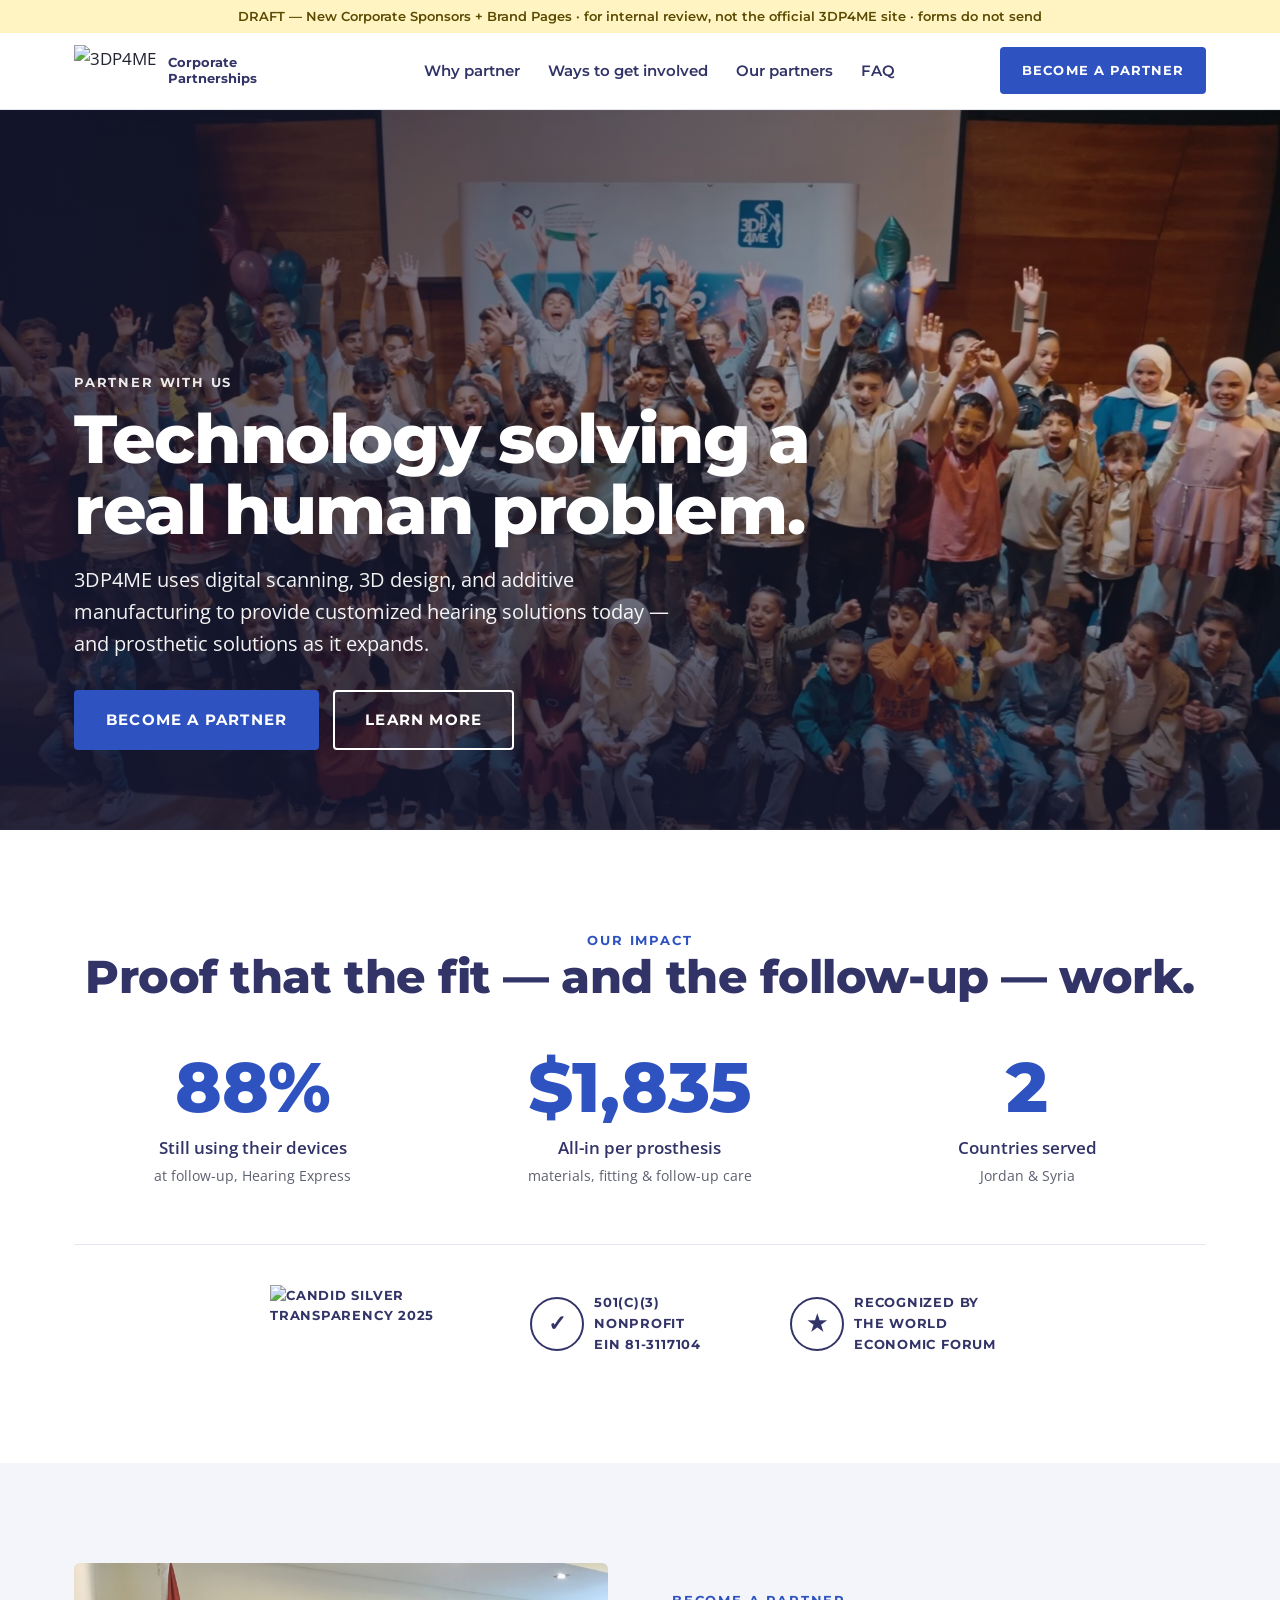
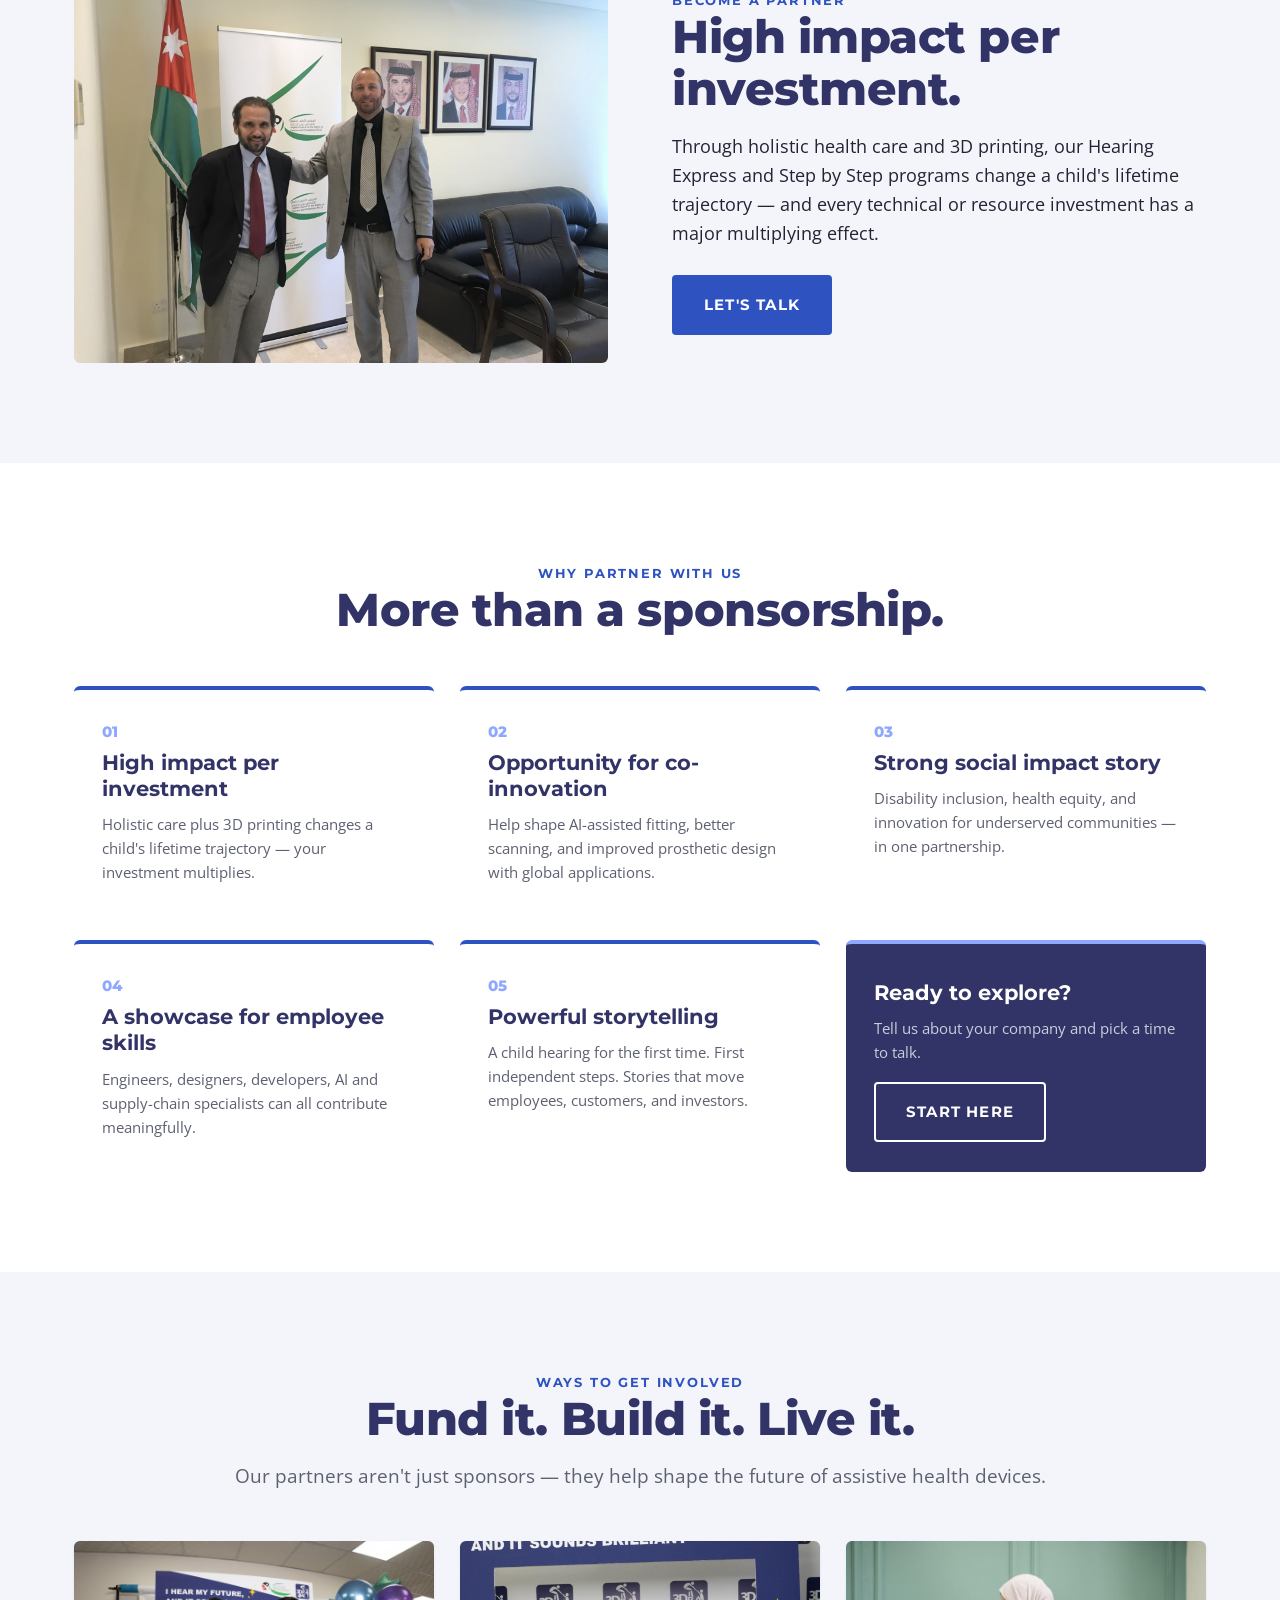
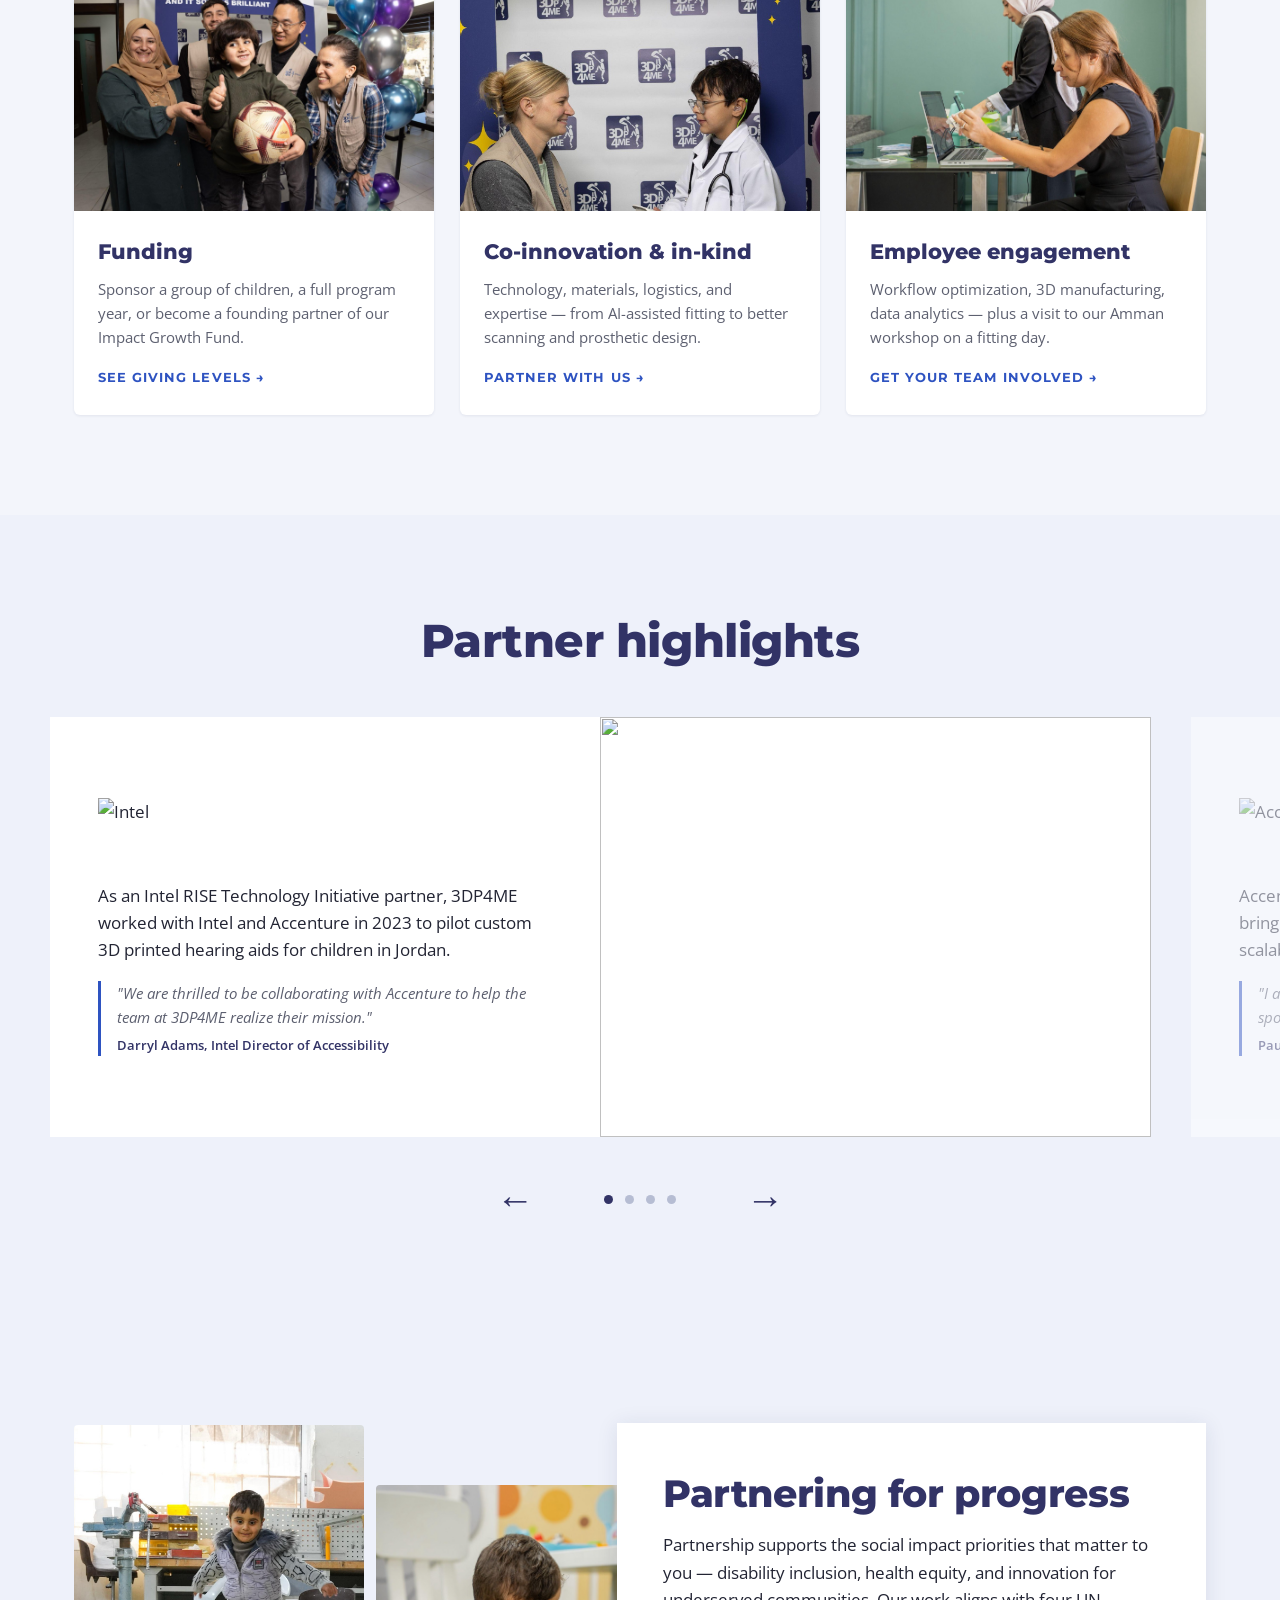
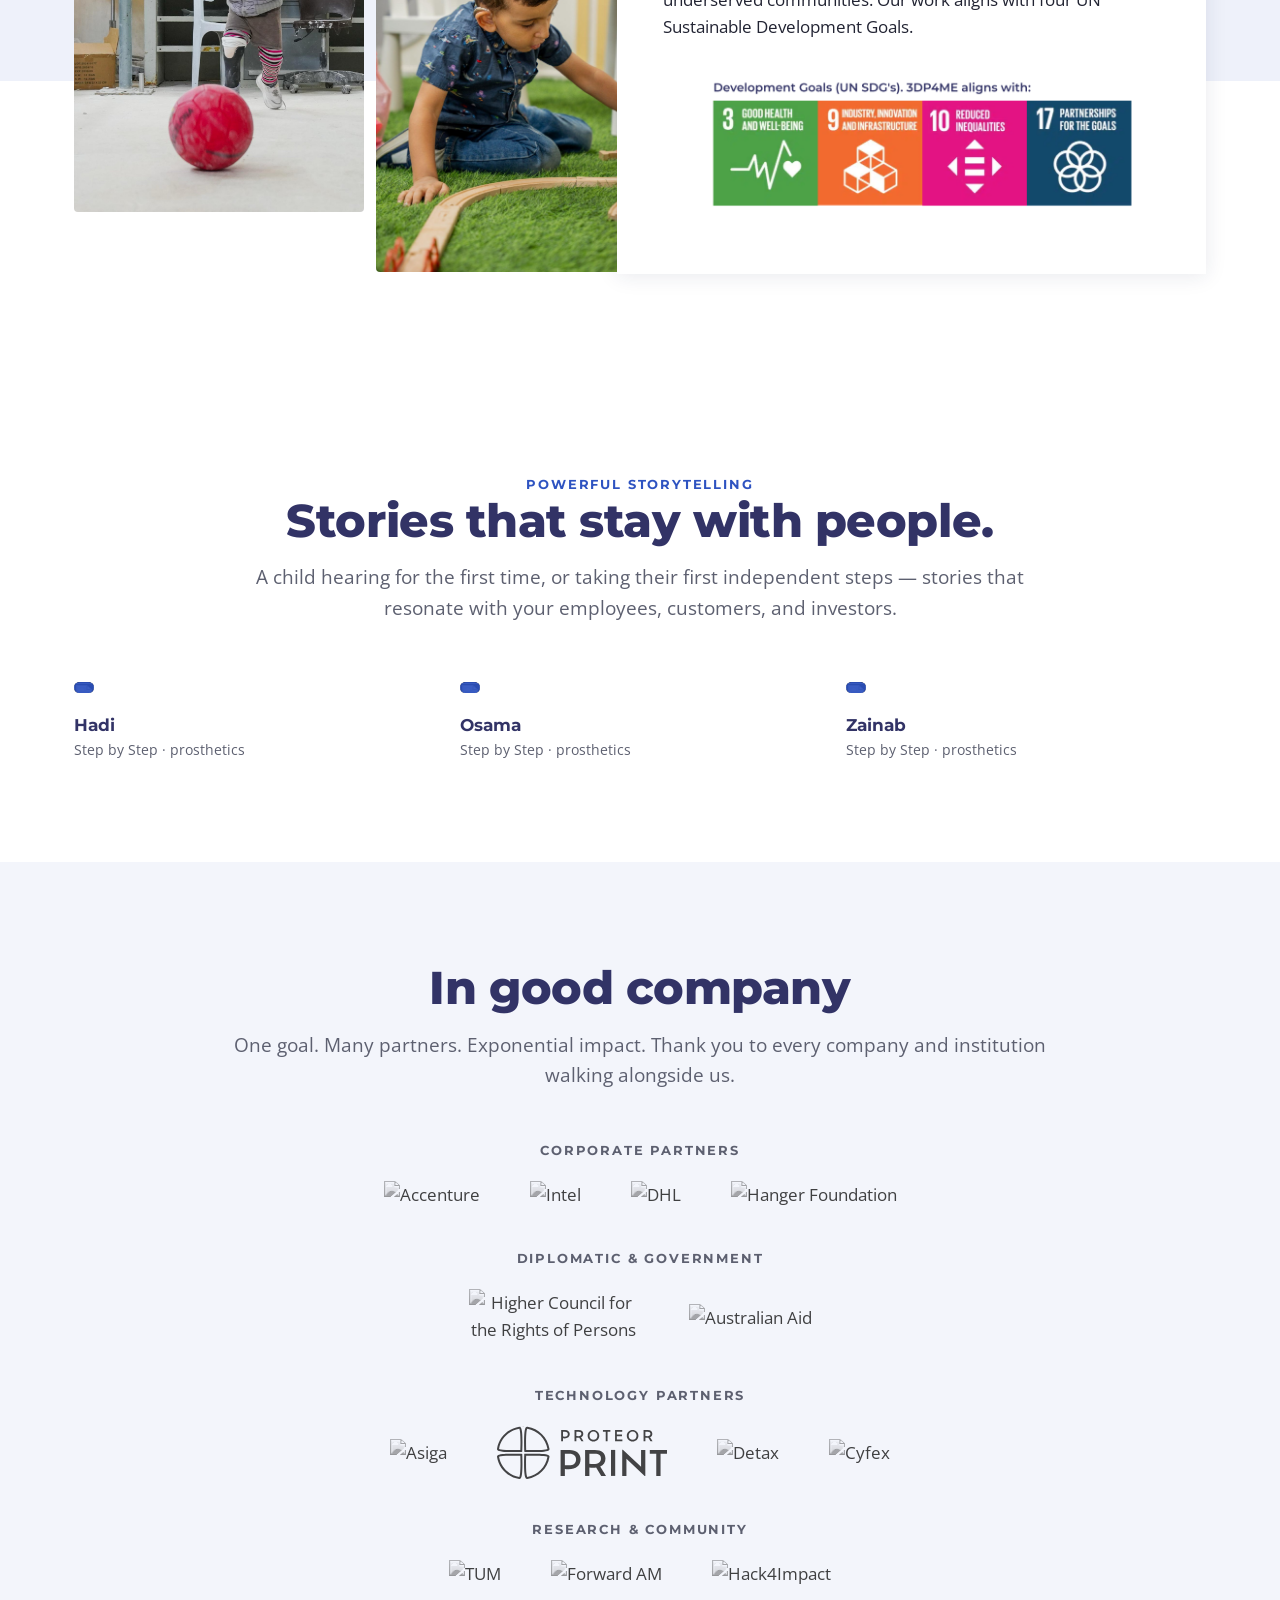
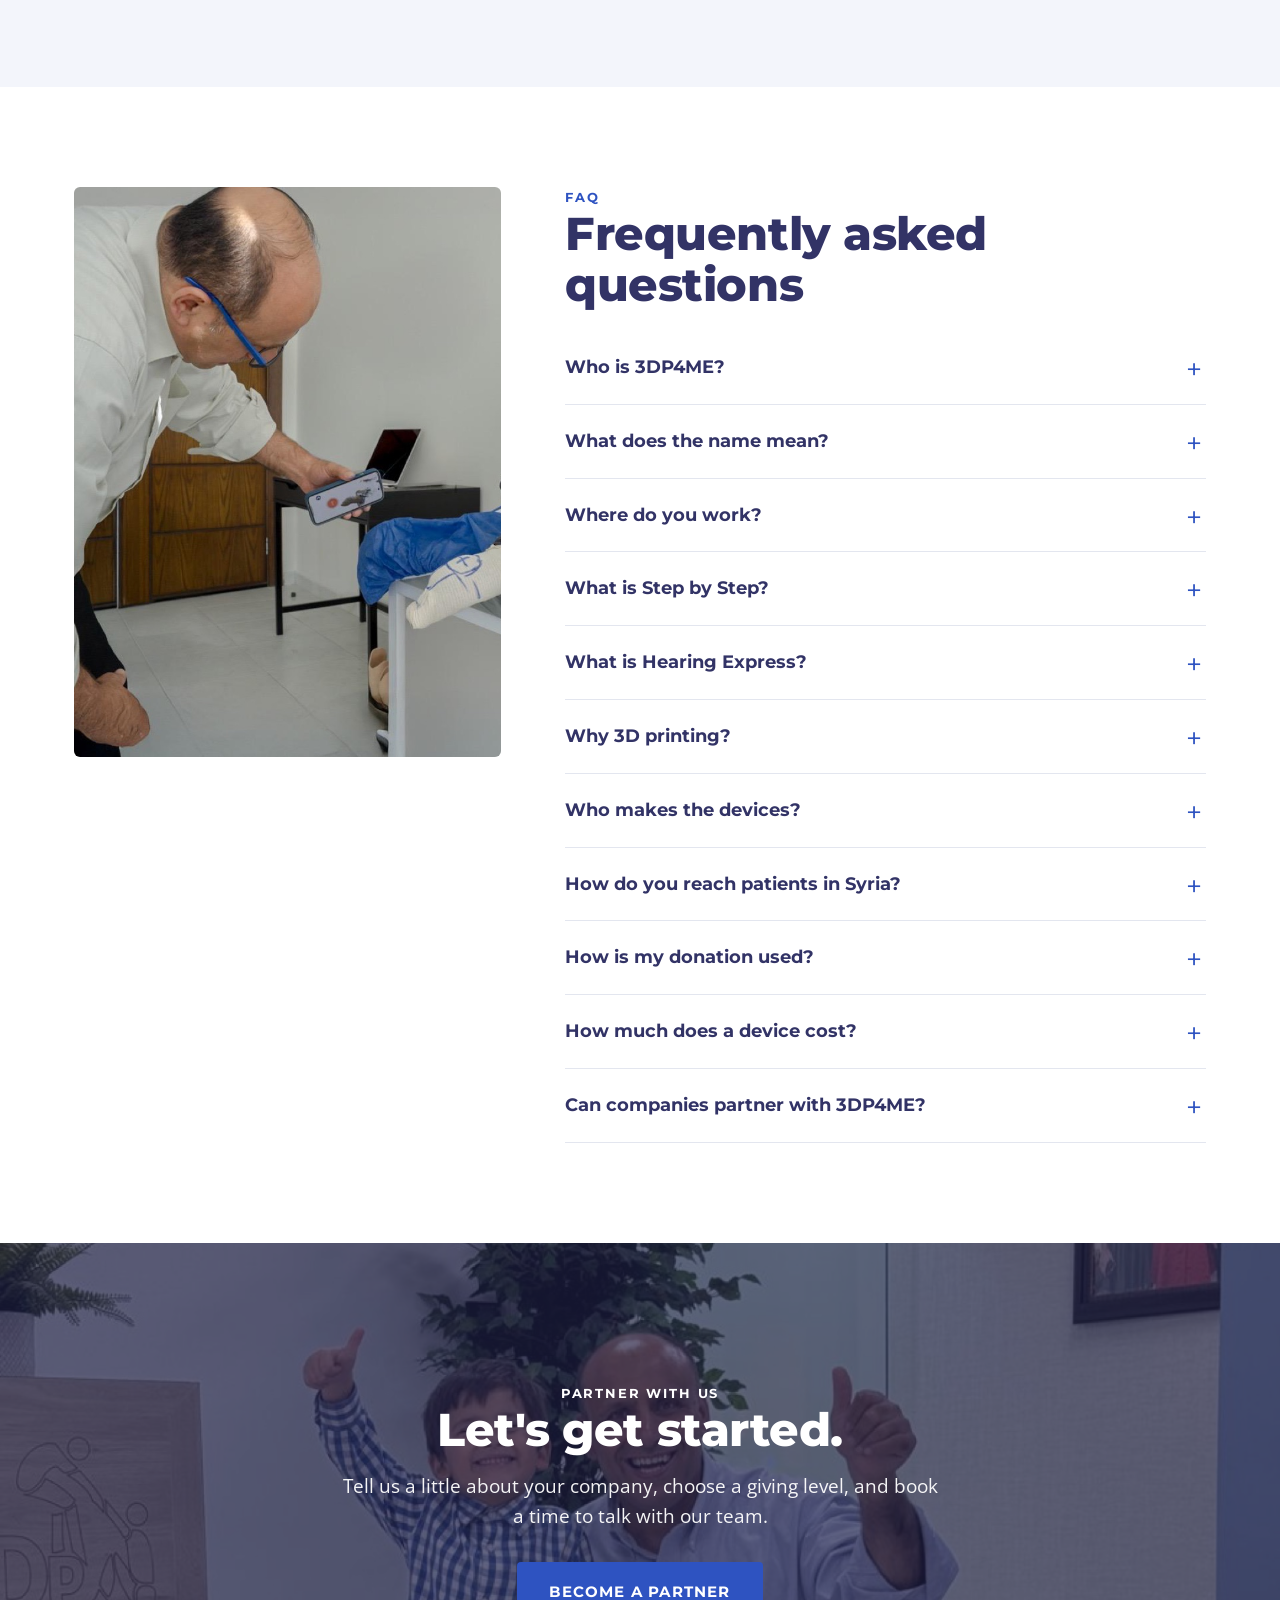
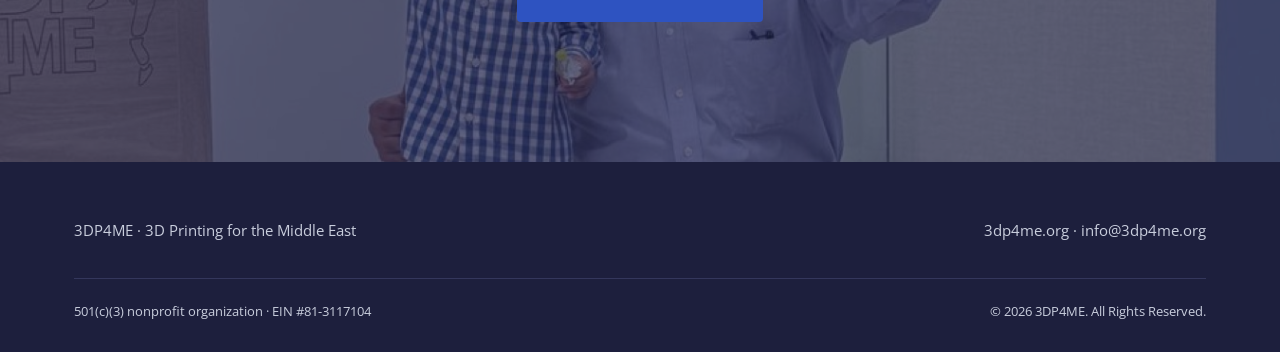
==== 3dp4me-partners/index.html @ 01c122de "Add 3DP4ME corporate partner pages (draft for internal review) Co-Authored-By: Claude Opus 5.5 <nore" ====
<!doctype html>
<html lang="en">
<head>
<meta charset="utf-8">
<meta name="robots" content="noindex, nofollow">
<meta name="viewport" content="width=device-width, initial-scale=1">
<title>Partner with 3DP4ME – Corporate Sponsors</title>
<link href="https://fonts.googleapis.com/css2?family=Montserrat:wght@400;600;700;800&family=Open+Sans:wght@400;600&display=swap" rel="stylesheet">
<link rel="stylesheet" href="style.css">
</head>
<body>

<div class="draft">DRAFT — New Corporate Sponsors + Brand Pages · for internal review, not the official 3DP4ME site · forms do not send</div>

<header>
  <div class="wrap bar">
    <a class="logo" href="https://3dp4me.org/"><img src="https://3dp4me.org/wp-content/uploads/2021/01/cropped-3dp4me_logo-2-192x192.png" alt="3DP4ME"><span>Corporate Partnerships</span></a>
    <nav class="nav">
      <a href="#why">Why partner</a>
      <a href="#ways">Ways to get involved</a>
      <a href="#partners">Our partners</a>
      <a href="#faq">FAQ</a>
    </nav>
    <a class="btn btn-give" href="form.html">Become a partner</a>
  </div>
</header>

<!-- #1 Top photo -->
<section class="hero" style="background-image:url('hero.jpg')">
  <div class="wrap">
    <div class="eyebrow">Partner with us</div>
    <h1>Technology solving a real human problem.</h1>
    <p>3DP4ME uses digital scanning, 3D design, and additive manufacturing to provide customized hearing solutions today — and prosthetic solutions as it expands.</p>
    <a class="btn btn-give" href="form.html">Become a partner</a>
    <a class="btn btn-ghost" href="#why" style="margin-left:10px">Learn more</a>
  </div>
</section>

<!-- 影響力數字（Word 檔待辦 1：數字待公司確認） -->
<section>
  <div class="wrap center">
    <div class="eyebrow">Our impact</div>
    <h2>Proof that the fit — and the follow-up — work.</h2>
    <div class="stats">
      <div class="stat"><b>88%</b><span>Still using their devices</span><small>at follow-up, Hearing Express</small></div>
      <div class="stat"><b>$1,835</b><span>All-in per prosthesis</span><small>materials, fitting &amp; follow-up care</small></div>
      <div class="stat"><b>2</b><span>Countries served</span><small>Jordan &amp; Syria</small></div>
    </div>
    <div class="badges">
      <a class="badge" href="https://app.candid.org/profile/9646536/3dp4me-81-3117104" target="_blank" rel="noopener"><img src="https://widgets.guidestar.org/TransparencySeal/9646536" alt="Candid Silver Transparency 2025"></a>
      <div class="badge"><span class="ic">✓</span>501(c)(3) nonprofit<br>EIN 81-3117104</div>
      <div class="badge"><span class="ic">★</span>Recognized by the World Economic Forum</div>
    </div>
  </div>
</section>

<!-- #2 Become a partner -->
<section class="soft" id="why">
  <div class="wrap split">
    <div class="split-img"><img src="become.jpg" alt="3DP4ME founder with a partner in Amman"></div>
    <div>
      <div class="eyebrow">Become a partner</div>
      <h2>High impact per investment.</h2>
      <p>Through holistic health care and 3D printing, our Hearing Express and Step by Step programs change a child's lifetime trajectory — and every technical or resource investment has a major multiplying effect.</p>
      <p style="margin-top:28px"><a class="btn btn-give" href="form.html">Let's talk</a></p>
    </div>
  </div>
</section>

<!-- Why partner with us：Word 檔裡的五個理由 -->
<section>
  <div class="wrap">
    <div class="center narrow" style="margin:0 auto">
      <div class="eyebrow">Why partner with us</div>
      <h2>More than a sponsorship.</h2>
    </div>
    <div class="reasons">
      <div class="reason"><div class="num">01</div><h3>High impact per investment</h3><p>Holistic care plus 3D printing changes a child's lifetime trajectory — your investment multiplies.</p></div>
      <div class="reason"><div class="num">02</div><h3>Opportunity for co-innovation</h3><p>Help shape AI-assisted fitting, better scanning, and improved prosthetic design with global applications.</p></div>
      <div class="reason"><div class="num">03</div><h3>Strong social impact story</h3><p>Disability inclusion, health equity, and innovation for underserved communities — in one partnership.</p></div>
      <div class="reason"><div class="num">04</div><h3>A showcase for employee skills</h3><p>Engineers, designers, developers, AI and supply-chain specialists can all contribute meaningfully.</p></div>
      <div class="reason"><div class="num">05</div><h3>Powerful storytelling</h3><p>A child hearing for the first time. First independent steps. Stories that move employees, customers, and investors.</p></div>
      <div class="reason" style="background:var(--navy);border-top-color:var(--light-blue);display:flex;flex-direction:column;justify-content:center"><h3 style="color:#fff">Ready to explore?</h3><p style="color:#c9cedd;margin-bottom:18px">Tell us about your company and pick a time to talk.</p><a class="btn btn-ghost" href="form.html" style="align-self:flex-start">Start here</a></div>
    </div>
  </div>
</section>

<!-- #3 Ways to get involved -->
<section class="soft" id="ways">
  <div class="wrap">
    <div class="center narrow" style="margin:0 auto">
      <div class="eyebrow">Ways to get involved</div>
      <h2>Fund it. Build it. Live it.</h2>
      <p class="lead">Our partners aren't just sponsors — they help shape the future of assistive health devices.</p>
    </div>
    <div class="cards">
      <div class="card"><div class="card-img"><img src="ways1.jpg" alt=""></div><div class="card-body"><h3>Funding</h3><p>Sponsor a group of children, a full program year, or become a founding partner of our Impact Growth Fund.</p><a class="more" href="form.html">See giving levels →</a></div></div>
      <div class="card"><div class="card-img"><img src="ways2.jpg" alt=""></div><div class="card-body"><h3>Co-innovation &amp; in-kind</h3><p>Technology, materials, logistics, and expertise — from AI-assisted fitting to better scanning and prosthetic design.</p><a class="more" href="form.html">Partner with us →</a></div></div>
      <div class="card"><div class="card-img"><img src="ways3.jpg" alt=""></div><div class="card-body"><h3>Employee engagement</h3><p>Workflow optimization, 3D manufacturing, data analytics — plus a visit to our Amman workshop on a fitting day.</p><a class="more" href="form.html">Get your team involved →</a></div></div>
    </div>
  </div>
</section>

<!-- Brand partner highlights -->
<section class="tint" id="partners">
  <h2 class="center" style="margin-bottom:50px">Partner highlights</h2>
  <div class="track" id="track">
    <div class="slide">
      <div class="slide-text">
        <img class="plogo" src="https://3dp4me.org/wp-content/uploads/2022/05/intel-logo-300x146.jpg" alt="Intel">
        <p>As an Intel RISE Technology Initiative partner, 3DP4ME worked with Intel and Accenture in 2023 to pilot custom 3D printed hearing aids for children in Jordan.</p>
        <blockquote>"We are thrilled to be collaborating with Accenture to help the team at 3DP4ME realize their mission."<cite>Darryl Adams, Intel Director of Accessibility</cite></blockquote>
      </div>
      <div class="slide-img"><img src="https://3dp4me.org/wp-content/uploads/2023/04/3d-scanning-days-hearing-express.jpg" alt=""></div>
    </div>
    <div class="slide">
      <div class="slide-text">
        <img class="plogo" src="https://3dp4me.org/wp-content/uploads/2022/06/accenture_logo-new-300x146.png" alt="Accenture">
        <p>Accenture champions and sponsors 3DP4ME, helping bring 3D printed hearing aids to children in an affordable, scalable way.</p>
        <blockquote>"I am excited &amp; proud for Accenture to be a champion and sponsor of 3DP4ME."<cite>Paul Daugherty, Accenture</cite></blockquote>
      </div>
      <div class="slide-img"><img src="https://3dp4me.org/wp-content/uploads/2026/05/Hearing-Express-Party-Group-Photo-768x428.jpg" alt=""></div>
    </div>
    <div class="slide">
      <div class="slide-text">
        <img class="plogo" src="https://3dp4me.org/wp-content/uploads/2026/01/DHL-Logo-300x97.png" alt="DHL Express">
        <p>DHL Express donated the shipping of our new 3D printer from the USA to Jordan. With two printers running, our lab can now produce 20–25 prosthetics a month.</p>
      </div>
      <div class="slide-img"><img src="https://3dp4me.org/wp-content/uploads/2025/12/DHL-printer-photo.jpg" alt=""></div>
    </div>
    <div class="slide">
      <div class="slide-text">
        <img class="plogo" src="https://3dp4me.org/wp-content/uploads/2025/09/HangerFoundation_Horizontal_RGB.png" alt="Hanger Foundation">
        <p>The Hanger Foundation, which supports the orthotic and prosthetic community through grants, scholarships, and global giving, joined 3DP4ME as a sponsor in 2025.</p>
      </div>
      <div class="slide-img"><img src="https://3dp4me.org/wp-content/uploads/2025/09/hanger-foundation.jpg" alt=""></div>
    </div>
  </div>
  <div class="car-nav">
    <button class="arr" id="prev" aria-label="Previous">←</button>
    <div class="dots" id="dots"></div>
    <button class="arr" id="next" aria-label="Next">→</button>
  </div>
</section>

<!-- #4 Partnering for progress -->
<section style="background:linear-gradient(180deg,var(--tint) 0 55%,#fff 55%)">
  <div class="wrap progress-grid">
    <div class="photo-pair">
      <img src="progress1.jpg" alt="A child running with a new prosthetic leg">
      <img src="progress2.jpg" alt="A child with a hearing aid playing">
    </div>
    <div class="float-card">
      <h2>Partnering for progress</h2>
      <p>Partnership supports the social impact priorities that matter to you — disability inclusion, health equity, and innovation for underserved communities. Our work aligns with four UN Sustainable Development Goals.</p>
      <img class="sdg" src="sdg.png" alt="UN SDGs 3, 9, 10 and 17">
    </div>
  </div>
</section>

<!-- Powerful storytelling：病人影片（點了才載入 YouTube，頁面比較快） -->
<section>
  <div class="wrap">
    <div class="center narrow" style="margin:0 auto">
      <div class="eyebrow">Powerful storytelling</div>
      <h2>Stories that stay with people.</h2>
      <p class="lead">A child hearing for the first time, or taking their first independent steps — stories that resonate with your employees, customers, and investors.</p>
    </div>
    <div class="videos">
      <div><button class="video" data-yt="YsswtQ_G_aM" aria-label="Play Hadi's story"><img src="https://img.youtube.com/vi/YsswtQ_G_aM/hqdefault.jpg" alt=""></button><div class="video-cap">Hadi<small>Step by Step · prosthetics</small></div></div>
      <div><button class="video" data-yt="XaqsLdek8_0" aria-label="Play Osama's story"><img src="https://img.youtube.com/vi/XaqsLdek8_0/hqdefault.jpg" alt=""></button><div class="video-cap">Osama<small>Step by Step · prosthetics</small></div></div>
      <div><button class="video" data-yt="p6PdPnL2sUk" aria-label="Play Zainab's story"><img src="https://img.youtube.com/vi/p6PdPnL2sUk/hqdefault.jpg" alt=""></button><div class="video-cap">Zainab<small>Step by Step · prosthetics</small></div></div>
    </div>
  </div>
</section>

<!-- In good company：照 Word 檔的分組 -->
<section class="soft">
  <div class="wrap center">
    <h2>In good company</h2>
    <p class="lead narrow" style="margin:16px auto 0">One goal. Many partners. Exponential impact. Thank you to every company and institution walking alongside us.</p>
    <div class="logo-groups">
      <div class="logo-group"><h4>Corporate partners</h4><div class="logo-row">
        <img src="https://3dp4me.org/wp-content/uploads/2022/06/accenture_logo-new-300x146.png" alt="Accenture">
        <img src="https://3dp4me.org/wp-content/uploads/2022/05/intel-logo-300x146.jpg" alt="Intel">
        <img src="https://3dp4me.org/wp-content/uploads/2026/01/DHL-Logo-300x97.png" alt="DHL">
        <img src="https://3dp4me.org/wp-content/uploads/2025/09/HangerFoundation_Horizontal_RGB.png" alt="Hanger Foundation">
      </div></div>
      <div class="logo-group"><h4>Diplomatic &amp; government</h4><div class="logo-row">
        <img src="https://3dp4me.org/wp-content/uploads/2023/11/EA_Logo-300x125.png" alt="Higher Council for the Rights of Persons with Disabilities (HCD)">
        <img src="https://3dp4me.org/wp-content/uploads/2022/04/australian-aid-300x146.jpg" alt="Australian Aid">
      </div></div>
      <div class="logo-group"><h4>Technology partners</h4><div class="logo-row">
        <img src="https://3dp4me.org/wp-content/uploads/2021/08/Asiga-Logo-300x146.jpg" alt="Asiga">
        <img src="proteor-print.svg" alt="PROTEOR Print">
        <img src="https://3dp4me.org/wp-content/uploads/2021/03/detax-front-300x146.jpg" alt="Detax">
        <img src="https://3dp4me.org/wp-content/uploads/2021/03/cyfex-front-300x146.jpg" alt="Cyfex">
      </div></div>
      <div class="logo-group"><h4>Research &amp; community</h4><div class="logo-row">
        <img src="https://3dp4me.org/wp-content/uploads/2021/03/tum-front-300x146.jpg" alt="TUM">
        <img src="https://3dp4me.org/wp-content/uploads/2024/11/ForwardAM_Logo_Dark-300x38.png" alt="Forward AM">
        <img src="https://3dp4me.org/wp-content/uploads/2026/02/Hack4Impact-Logo-300x60.png" alt="Hack4Impact">
      </div></div>
    </div>
  </div>
</section>

<!-- #5 FAQ（Word 檔裡還沒寫答案的兩題先不放） -->
<section id="faq">
  <div class="wrap faq-grid">
    <div class="split-img"><img src="faq.jpg" alt="A prosthetist checking a child's fitting"></div>
    <div>
      <div class="eyebrow">FAQ</div>
      <h2 style="margin-bottom:20px">Frequently asked questions</h2>
      <details class="qa"><summary>Who is 3DP4ME?</summary><div class="ans">A nonprofit based in Amman, Jordan, founded in 2016 and a registered 501(c)(3) nonprofit since 2017. We use 3D printing to make prosthetic limbs and hearing aids for people in underserved communities across Jordan and Syria — life-changing devices that would otherwise be out of reach.</div></details>
      <details class="qa"><summary>What does the name mean?</summary><div class="ans">"3D Printing for the Middle East." 3D printing lets us produce custom medical devices faster, more affordably, and closer to the people who need them.</div></details>
      <details class="qa"><summary>Where do you work?</summary><div class="ans">Our production hub is in Amman. From there we serve patients across Jordan and deliver prosthetics across the border to a Syrian Ministry of Health center in Damascus.</div></details>
      <details class="qa"><summary>What is Step by Step?</summary><div class="ans">Our prosthetics program. We design, print, and fit custom limbs — then walk with each patient through fitting, adjustment, and follow-up so the device is actually used, not abandoned in a drawer.</div></details>
      <details class="qa"><summary>What is Hearing Express?</summary><div class="ans">3D-printed hearing aids, fitting, and follow-up care. 88% of the people we fit are still using their devices at follow-up — proof that the fit and support are working.</div></details>
      <details class="qa"><summary>Why 3D printing?</summary><div class="ans">Traditional prosthetics and hearing aids are expensive, slow to produce, and often depend on specialists who aren't available locally. 3D printing lets us make custom-fit devices on-site, cut costs dramatically, and reach far more people.</div></details>
      <details class="qa"><summary>Who makes the devices?</summary><div class="ans">A team that blends clinical and engineering expertise: a prosthetist with 30+ years of experience, a 3D engineer who previously worked with Doctors Without Borders, Arabic-speaking physical therapists with doctoral-level training, and a prosthetist based in Damascus.</div></details>
      <details class="qa"><summary>How do you reach patients in Syria?</summary><div class="ans">Through a hub-and-spoke model — devices are produced at our Amman hub and delivered to a partner center run by the Syrian Ministry of Health in Damascus. Cross-border access can be constrained, and we're honest about that: it shapes how many patients we can reach and how quickly.</div></details>
      <details class="qa"><summary>How is my donation used?</summary><div class="ans">Most of every gift goes directly to patient care — designing, printing, and fitting devices. The rest builds the capacity that makes this possible: printers, materials, and the trained local team that keeps quality high as we grow. Not every dollar is a device — it's what lets us make the next hundred devices.</div></details>
      <details class="qa"><summary>How much does a device cost?</summary><div class="ans">A below-knee prosthesis costs about $1,835 all-in — materials, fitting, and follow-up care included. Costs drop as we scale: the more patients we serve each month, the lower the cost per patient.</div></details>
      <details class="qa"><summary>Can companies partner with 3DP4ME?</summary><div class="ans">Yes. We work with corporate partners on funding, in-kind support, and employee engagement. <a href="form.html" style="color:var(--blue);font-weight:600">Start here →</a></div></details>
    </div>
  </div>
</section>

<!-- #6 Let's get started -->
<section class="cta" style="background-image:url('start.jpg')">
  <div class="wrap">
    <div class="eyebrow" style="color:#fff">Partner with us</div>
    <h2>Let's get started.</h2>
    <p>Tell us a little about your company, choose a giving level, and book a time to talk with our team.</p>
    <a class="btn btn-give" href="form.html">Become a partner</a>
  </div>
</section>

<footer>
  <div class="wrap">
    <div class="fcols">
      <span>3DP4ME · 3D Printing for the Middle East</span>
      <span><a href="https://3dp4me.org/">3dp4me.org</a> · <a href="mailto:info@3dp4me.org">info@3dp4me.org</a></span>
    </div>
    <div class="legal"><span>501(c)(3) nonprofit organization · EIN #81-3117104</span><span>© 2026 3DP4ME. All Rights Reserved.</span></div>
  </div>
</footer>

<script>
// 合作夥伴輪播：原生橫向捲動（手機可滑），箭頭和圓點負責捲到指定那一張
(function(){
  var track=document.getElementById('track'),slides=[].slice.call(track.children),dots=document.getElementById('dots'),cur=0;
  slides.forEach(function(_,i){var b=document.createElement('button');b.setAttribute('aria-label','Slide '+(i+1));b.onclick=function(){go(i)};dots.appendChild(b)});
  function go(i){i=(i+slides.length)%slides.length;var s=slides[i];cur=i;track.scrollTo({left:s.offsetLeft-(track.clientWidth-s.clientWidth)/2,behavior:'smooth'})}
  function mark(){var mid=track.scrollLeft+track.clientWidth/2,bd=1e9;
    slides.forEach(function(s,i){var d=Math.abs(s.offsetLeft+s.clientWidth/2-mid);if(d<bd){bd=d;cur=i}});
    slides.forEach(function(s,i){s.classList.toggle('on',i===cur)});
    [].forEach.call(dots.children,function(d,i){d.classList.toggle('on',i===cur)})}
  track.addEventListener('scroll',function(){clearTimeout(track._t);track._t=setTimeout(mark,60)});
  document.getElementById('prev').onclick=function(){go(cur-1)};
  document.getElementById('next').onclick=function(){go(cur+1)};
  mark();
})();
// 影片：先只放縮圖，點了才換成 YouTube 播放器，避免一次載入三個播放器拖慢頁面
document.querySelectorAll('.video').forEach(function(v){
  v.addEventListener('click',function(){
    if(v.classList.contains('playing'))return;
    var id=v.dataset.yt; if(!/^[\w-]{11}$/.test(id))return; // 只接受正常的 YouTube 影片代碼
    v.classList.add('playing');
    v.innerHTML='<iframe src="https://www.youtube-nocookie.com/embed/'+id+'?autoplay=1" allow="autoplay; encrypted-media" allowfullscreen title="Patient story"></iframe>';
  });
});
</script>
</body>
</html>
---- 3dp4me-partners/style.css ----
/* 兩頁共用同一份樣式，確保設計一致。品牌色取自 3dp4me.org */
:root{
  --blue:#2E53C1; --blue-dark:#22409a; --navy:#323366; --ink:#222433; --muted:#5d6070;
  --bg:#fff; --soft:#f3f5fb; --tint:#eef1fa; --line:#e3e6ef; --light-blue:#8fa8ff;
}
*{box-sizing:border-box;margin:0;padding:0}
html{scroll-behavior:smooth}
body{font-family:"Open Sans",system-ui,sans-serif;color:var(--ink);background:var(--bg);line-height:1.6;font-size:17px}
h1,h2,h3,h4,.btn,.nav a,.eyebrow,.stat b{font-family:Montserrat,sans-serif}
img{max-width:100%;display:block}
a{color:inherit}
.wrap{max-width:1180px;margin:0 auto;padding:0 24px}
.narrow{max-width:820px}
.center{text-align:center}
.eyebrow{text-transform:uppercase;letter-spacing:.14em;font-size:13px;font-weight:700;color:var(--blue)}
h2{font-size:clamp(30px,4.2vw,46px);line-height:1.12;font-weight:800;color:var(--navy);letter-spacing:-.01em}
.lead{font-size:19px;color:var(--muted);margin-top:16px}
.btn{display:inline-block;text-decoration:none;font-weight:700;text-transform:uppercase;letter-spacing:.08em;font-size:15px;padding:16px 30px;border-radius:4px;border:2px solid transparent;transition:.2s;cursor:pointer;background:none}
.btn-give{background:var(--blue);color:#fff}
.btn-give:hover{background:var(--blue-dark)}
.btn-ghost{border-color:#fff;color:#fff}
.btn-ghost:hover{background:#fff;color:var(--navy)}
.btn-outline{border-color:var(--blue);color:var(--blue)}
.btn-outline:hover{background:var(--blue);color:#fff}
section{padding:100px 0}
.soft{background:var(--soft)}
.tint{background:var(--tint)}

.draft{background:#fff4c2;color:#5a4a00;text-align:center;font-size:13px;padding:6px 12px;font-family:Montserrat,sans-serif;font-weight:600}

/* 頁首 */
header{position:sticky;top:0;z-index:50;background:#fff;border-bottom:1px solid var(--line)}
.bar{display:flex;align-items:center;justify-content:space-between;height:76px;gap:20px}
.logo{display:flex;align-items:center;gap:12px;text-decoration:none}
.logo img{height:52px;width:auto}
.logo span{font-family:Montserrat,sans-serif;font-weight:700;font-size:13px;color:var(--navy);line-height:1.2;max-width:150px}
.nav{display:flex;gap:28px}
.nav a{text-decoration:none;font-weight:600;font-size:15px;color:var(--navy)}
.nav a:hover{color:var(--blue)}
.bar .btn{padding:11px 20px;font-size:13px}

/* 主視覺 */
.hero{position:relative;min-height:min(86vh,720px);display:flex;align-items:flex-end;color:#fff;background:#323366 center 35%/cover no-repeat;padding:0}
.hero::before{content:"";position:absolute;inset:0;background:linear-gradient(90deg,rgba(20,22,50,.75) 0%,rgba(20,22,50,.35) 55%,rgba(20,22,50,.05) 85%),linear-gradient(180deg,rgba(20,22,50,0) 40%,rgba(20,22,50,.6) 100%)}
.hero .wrap{position:relative;padding-bottom:80px;width:100%}
.hero h1{font-size:clamp(36px,6vw,68px);line-height:1.05;font-weight:800;max-width:780px;letter-spacing:-.02em;margin-top:10px}
.hero p{font-size:clamp(17px,2vw,20px);max-width:600px;margin:18px 0 30px;opacity:.95}
.hero .eyebrow{color:#fff;opacity:.9}

/* 數字＋標章 */
.stats{display:grid;grid-template-columns:repeat(3,1fr);gap:30px;margin-top:50px}
.stat b{display:block;font-size:clamp(44px,5.5vw,70px);font-weight:800;color:var(--blue);line-height:1}
.stat span{display:block;margin-top:12px;font-weight:600;color:var(--navy)}
.stat small{display:block;color:var(--muted);font-size:14px;margin-top:4px}
.badges{display:flex;flex-wrap:wrap;justify-content:center;align-items:center;gap:22px 40px;margin-top:56px;padding-top:40px;border-top:1px solid var(--line)}
.badge{display:flex;align-items:center;gap:10px;text-decoration:none;color:var(--navy);font-family:Montserrat,sans-serif;font-weight:700;font-size:13px;text-transform:uppercase;letter-spacing:.06em;max-width:220px;text-align:left}
.badge img{height:78px;width:auto}
.badge .ic{flex:none;width:54px;height:54px;border-radius:50%;border:2px solid var(--navy);display:flex;align-items:center;justify-content:center;font-size:22px}

/* 左圖右文 */
.split{display:grid;grid-template-columns:1fr 1fr;gap:64px;align-items:center}
.split.rev .split-img{order:2}
.split-img{border-radius:6px;overflow:hidden;aspect-ratio:4/3;background:#cfd6ea}
.split-img img{width:100%;height:100%;object-fit:cover}
.split p{font-size:18px;margin-top:18px}

/* 為什麼跟我們合作：5 個理由 */
.reasons{display:grid;grid-template-columns:repeat(3,1fr);gap:26px;margin-top:50px}
.reason{background:#fff;border-radius:6px;padding:30px 28px;border-top:4px solid var(--blue)}
.reason .num{font-family:Montserrat,sans-serif;font-weight:800;color:var(--light-blue);font-size:15px}
.reason h3{font-size:21px;color:var(--navy);margin:6px 0 10px;line-height:1.25}
.reason p{color:var(--muted);font-size:15px}

/* 合作方式三張照片卡 */
.cards{display:grid;grid-template-columns:repeat(3,1fr);gap:26px;margin-top:50px}
.card{background:#fff;border-radius:6px;overflow:hidden;display:flex;flex-direction:column;box-shadow:0 1px 3px rgba(30,40,80,.08)}
.card-img{aspect-ratio:4/3;overflow:hidden;background:#d8def0}
.card-img img{width:100%;height:100%;object-fit:cover;object-position:center 30%}
.card-body{padding:24px 24px 28px;flex:1;display:flex;flex-direction:column}
.card h3{font-size:21px;font-weight:800;color:var(--navy);margin-bottom:8px}
.card p{color:var(--muted);font-size:15px;flex:1}
.card a.more{margin-top:18px;font-family:Montserrat,sans-serif;font-weight:700;text-transform:uppercase;letter-spacing:.08em;font-size:13px;color:var(--blue);text-decoration:none}

/* 合作夥伴故事輪播 */
.track{display:flex;gap:40px;overflow-x:auto;scroll-snap-type:x mandatory;scrollbar-width:none;padding:0 max(24px,calc((100vw - 1180px)/2))}
.track::-webkit-scrollbar{display:none}
.slide{flex:0 0 min(1180px,86vw);scroll-snap-align:center;display:grid;grid-template-columns:1fr 1fr;background:#fff;min-height:420px;opacity:.45;transition:opacity .3s}
.slide.on{opacity:1}
.slide-text{padding:50px 48px;display:flex;flex-direction:column;justify-content:center}
.slide-text .plogo{height:60px;width:auto;max-width:240px;object-fit:contain;object-position:left;margin-bottom:24px}
.slide-text blockquote{margin-top:18px;padding-left:16px;border-left:3px solid var(--blue);font-style:italic;color:var(--muted);font-size:15px}
.slide-text cite{display:block;font-style:normal;font-weight:600;color:var(--navy);margin-top:6px;font-size:13px}
.slide-img img{width:100%;height:100%;object-fit:cover}
.car-nav{display:flex;justify-content:center;align-items:center;gap:60px;margin-top:40px}
.car-nav .arr{background:none;border:0;font-size:38px;color:var(--navy);cursor:pointer;line-height:1;padding:4px 10px}
.dots{display:flex;gap:12px}
.dots button{width:9px;height:9px;border-radius:50%;border:0;background:#b6bdd3;cursor:pointer}
.dots button.on{background:var(--navy)}

/* 永續目標：兩張照片＋白卡 */
.progress-grid{display:grid;grid-template-columns:1.1fr 1fr;align-items:center}
.photo-pair{display:grid;grid-template-columns:1fr 1fr;gap:12px}
.photo-pair img{width:100%;aspect-ratio:3/4;object-fit:cover;border-radius:4px}
.photo-pair img:last-child{margin-top:60px}
.float-card{background:#fff;padding:50px 46px;margin-left:-50px;box-shadow:0 2px 20px rgba(30,40,80,.1);position:relative}
.float-card h2{font-size:clamp(28px,3vw,38px);margin-bottom:16px}
.float-card .sdg{margin-top:26px;width:100%}

/* 影片故事 */
.videos{display:grid;grid-template-columns:repeat(3,1fr);gap:26px;margin-top:50px}
.video{position:relative;aspect-ratio:16/9;background:#000;border-radius:6px;overflow:hidden;cursor:pointer;border:0;padding:0}
.video img{width:100%;height:100%;object-fit:cover;opacity:.85;transition:.2s}
.video:hover img{opacity:1}
.video::after{content:"▶";position:absolute;inset:0;margin:auto;width:66px;height:66px;border-radius:50%;background:rgba(46,83,193,.92);color:#fff;font-size:24px;display:flex;align-items:center;justify-content:center;padding-left:5px}
.video iframe{width:100%;height:100%;border:0}
.video.playing::after{display:none}
.video-cap{margin-top:12px;font-family:Montserrat,sans-serif;font-weight:700;color:var(--navy)}
.video-cap small{display:block;font-family:"Open Sans",sans-serif;font-weight:400;color:var(--muted)}

/* Logo 牆（分組） */
.logo-groups{margin-top:50px;display:grid;gap:40px}
.logo-group h4{font-size:13px;text-transform:uppercase;letter-spacing:.14em;color:var(--muted);margin-bottom:20px}
.logo-row{display:flex;flex-wrap:wrap;justify-content:center;align-items:center;gap:30px 50px}
.logo-row img{max-height:56px;max-width:170px;width:auto;filter:grayscale(1) contrast(1.2);opacity:.8;mix-blend-mode:multiply;transition:.2s}
.logo-row img:hover{filter:none;opacity:1}
.logo-row .txt{font-family:Montserrat,sans-serif;font-weight:800;color:#8a8ea3;font-size:20px}

/* FAQ 與等級：點開的小按鈕（用原生 details，不靠程式也能用） */
details.qa{border-bottom:1px solid var(--line)}
details.qa summary{list-style:none;cursor:pointer;padding:22px 40px 22px 0;font-family:Montserrat,sans-serif;font-weight:700;font-size:18px;color:var(--navy);position:relative}
details.qa summary::-webkit-details-marker{display:none}
details.qa summary::after{content:"+";position:absolute;right:4px;top:16px;font-size:28px;font-weight:400;color:var(--blue);transition:.2s}
details.qa[open] summary::after{transform:rotate(45deg)}
details.qa .ans{padding:0 0 24px;color:var(--muted)}
.faq-grid{display:grid;grid-template-columns:.8fr 1.2fr;gap:64px;align-items:start}
.faq-grid .split-img{aspect-ratio:3/4;position:sticky;top:110px}

/* 最後的行動呼籲 */
.cta{position:relative;color:#fff;text-align:center;background:#323366 center 30%/cover no-repeat;padding:140px 0}
.cta::before{content:"";position:absolute;inset:0;background:rgba(30,32,70,.68)}
.cta .wrap{position:relative}
.cta h2{color:#fff}
.cta p{font-size:19px;margin:16px auto 30px;max-width:600px;opacity:.95}

/* ===== 表單頁 ===== */
.form-hero{display:grid;grid-template-columns:1fr 1fr;min-height:420px}
.form-hero .txt{background:var(--navy);color:#fff;padding:70px max(24px,calc((100vw - 1180px)/2 + 24px));padding-right:56px;display:flex;flex-direction:column;justify-content:center}
.form-hero .txt h1{font-size:clamp(36px,5vw,58px);line-height:1.05;margin-top:8px}
.form-hero .txt .eyebrow{color:var(--light-blue)}
.form-hero .txt p{margin-top:16px;font-size:18px;opacity:.92}
.form-hero .img{background:#cfd6ea center/cover no-repeat}
form.partner{max-width:860px;margin:0 auto}
.step{padding:56px 0;border-bottom:1px solid var(--line)}
.step-head{display:flex;gap:18px;align-items:baseline;margin-bottom:28px}
.step-head .n{flex:none;width:40px;height:40px;border-radius:50%;background:var(--navy);color:#fff;font-family:Montserrat,sans-serif;font-weight:800;display:flex;align-items:center;justify-content:center}
.step-head h2{font-size:clamp(24px,3vw,32px)}
.step-head p{color:var(--muted);margin-top:6px}
.fields{display:grid;grid-template-columns:1fr 1fr;gap:20px 24px}
.fields .full{grid-column:1/-1}
label.f{display:flex;flex-direction:column;gap:7px;font-weight:600;font-size:15px;color:var(--navy)}
label.f .req{color:#c0392b}
.f input,.f select,.f textarea{font:inherit;font-weight:400;padding:13px 14px;border:1.5px solid #c9cedd;border-radius:4px;background:#fff;color:var(--ink)}
.f input:focus,.f select:focus,.f textarea:focus{outline:none;border-color:var(--blue);box-shadow:0 0 0 3px rgba(46,83,193,.15)}
.f textarea{min-height:130px;resize:vertical}
.f.invalid input,.f.invalid select,.f.invalid textarea{border-color:#c0392b}
.err{color:#c0392b;font-size:13px;font-weight:600;min-height:0}

/* 等級卡片：精簡顯示，細節收在「See what's included」 */
.tiers{display:grid;gap:16px}
.tier{position:relative;display:block;border:2px solid #c9cedd;border-radius:6px;background:#fff;transition:.15s}
.tier:hover{border-color:#9aa6cf}
.tier.sel{border-color:var(--blue);box-shadow:0 0 0 3px rgba(46,83,193,.15)}
.tier-main{display:grid;grid-template-columns:auto 1fr auto;gap:18px;align-items:center;padding:22px 24px;cursor:pointer}
.tier input[type=radio]{width:22px;height:22px;accent-color:var(--blue)}
.tier h3{font-size:20px;color:var(--navy)}
.tier .tag{color:var(--muted);font-size:15px;margin-top:2px}
.tier .amt{font-family:Montserrat,sans-serif;font-weight:800;color:var(--blue);font-size:22px;text-align:right;white-space:nowrap}
.tier .amt small{display:block;font-size:12px;color:var(--muted);font-weight:600}
.tier details{border-top:1px solid var(--line);margin:0 24px}
.tier details summary{list-style:none;cursor:pointer;padding:12px 0;font-family:Montserrat,sans-serif;font-weight:700;font-size:13px;text-transform:uppercase;letter-spacing:.08em;color:var(--blue)}
.tier details summary::-webkit-details-marker{display:none}
.tier details summary::before{content:"ⓘ ";}
.tier details[open] summary .arrow{display:inline-block;transform:rotate(180deg)}
.tier details ul{padding:0 0 20px 20px;color:var(--ink);font-size:15px}
.tier details li{margin-bottom:6px}
.tier details blockquote{font-style:italic;color:var(--muted);margin:0 0 12px;font-size:15px}
.submit-row{padding:50px 0 100px;text-align:center}
.submit-row p{color:var(--muted);font-size:14px;margin-top:14px}

/* 送出後：感謝＋預約會議 */
.thanks{display:none;max-width:860px;margin:0 auto;padding:80px 24px 110px;text-align:center}
.thanks.show{display:block}
.thanks .check{width:76px;height:76px;border-radius:50%;background:var(--blue);color:#fff;font-size:38px;display:flex;align-items:center;justify-content:center;margin:0 auto 24px}
.booking{margin-top:40px;border:2px dashed #b6bdd3;border-radius:8px;padding:50px 30px;background:var(--soft);color:var(--muted)}
.booking strong{display:block;color:var(--navy);font-family:Montserrat,sans-serif;font-size:20px;margin-bottom:8px}

/* 頁尾 */
footer{background:#1d1f3d;color:#c9cedd;padding:56px 0 30px;font-size:15px}
.fcols{display:flex;justify-content:space-between;gap:30px;flex-wrap:wrap}
footer a{text-decoration:none}
footer a:hover{color:#fff}
.legal{border-top:1px solid #34375c;margin-top:36px;padding-top:22px;font-size:13px;display:flex;justify-content:space-between;flex-wrap:wrap;gap:10px}

/* 手機版 */
@media (max-width:900px){
  .nav,.logo span{display:none}
  .split,.progress-grid,.faq-grid,.form-hero{grid-template-columns:1fr;gap:34px}
  .split.rev .split-img{order:0}
  .reasons,.cards,.videos{grid-template-columns:1fr 1fr}
  .slide{grid-template-columns:1fr}
  .slide-img{aspect-ratio:16/10;order:-1}
  .float-card{margin:-40px 16px 0}
  .faq-grid .split-img{position:static;aspect-ratio:16/10}
  .form-hero .img{min-height:260px;order:-1}
  .form-hero .txt{padding:50px 24px}
}
@media (max-width:600px){
  .wrap{padding:0 16px}
  section{padding:70px 0}
  .stats,.reasons,.cards,.videos,.fields{grid-template-columns:1fr}
  .hero .wrap{padding-bottom:50px}
  .slide-text,.float-card{padding:32px 24px}
  .car-nav{gap:20px}
  .tier-main{grid-template-columns:auto 1fr;padding:18px}
  .tier .amt{grid-column:2;text-align:left}
  .tier details{margin:0 18px}
  .form-hero .txt{padding:40px 16px}
}
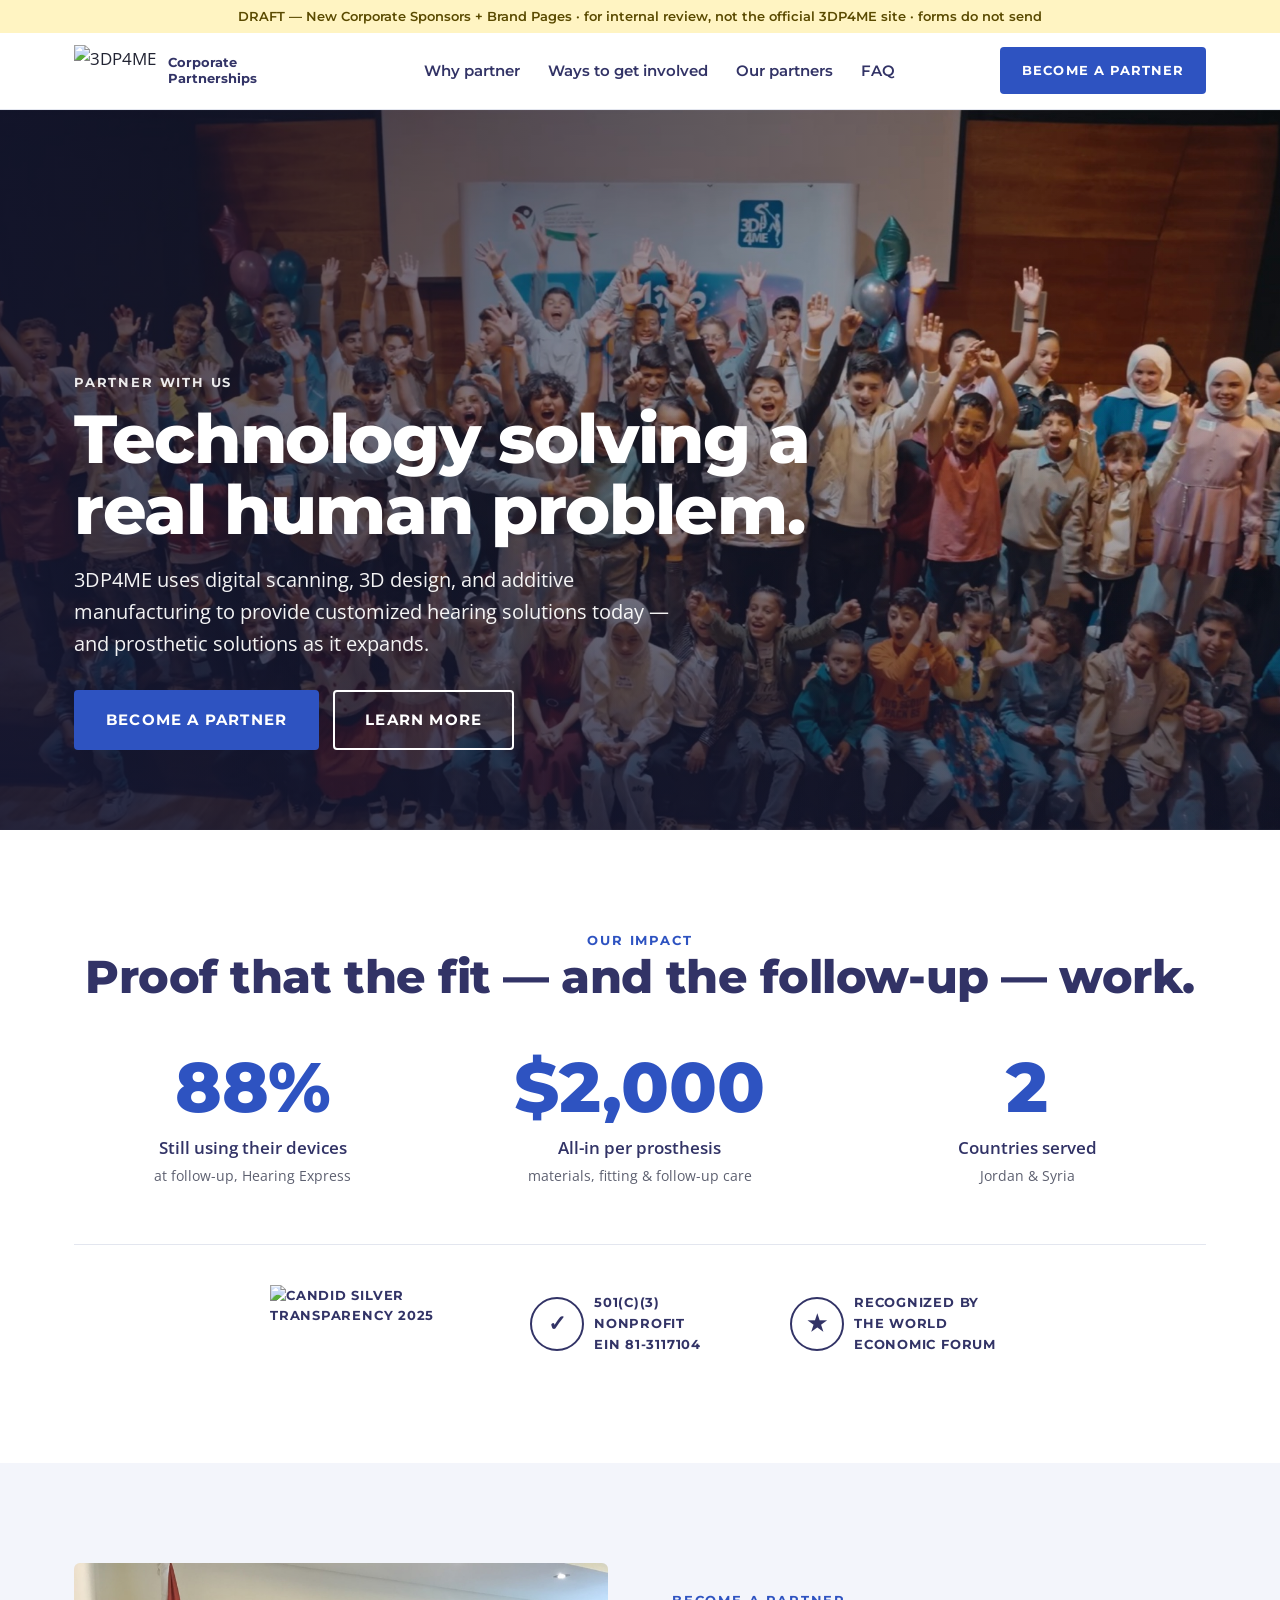
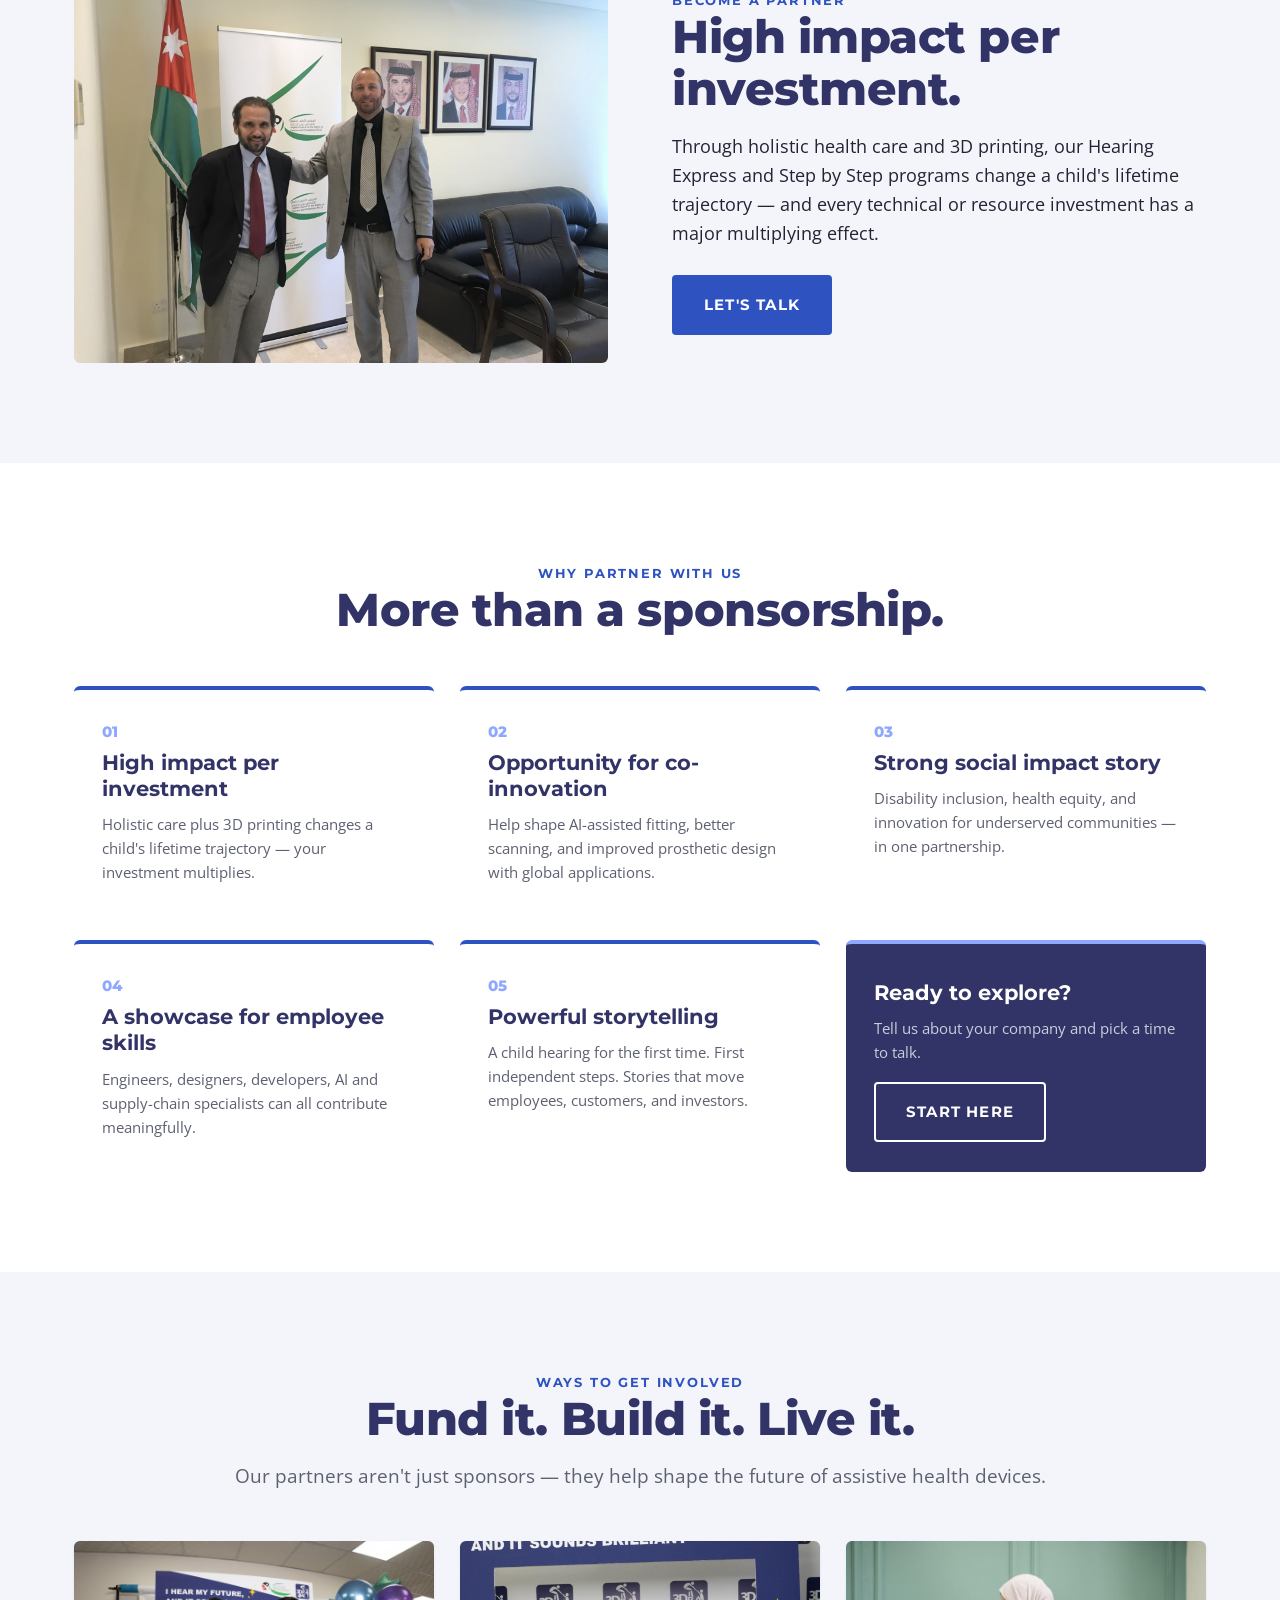
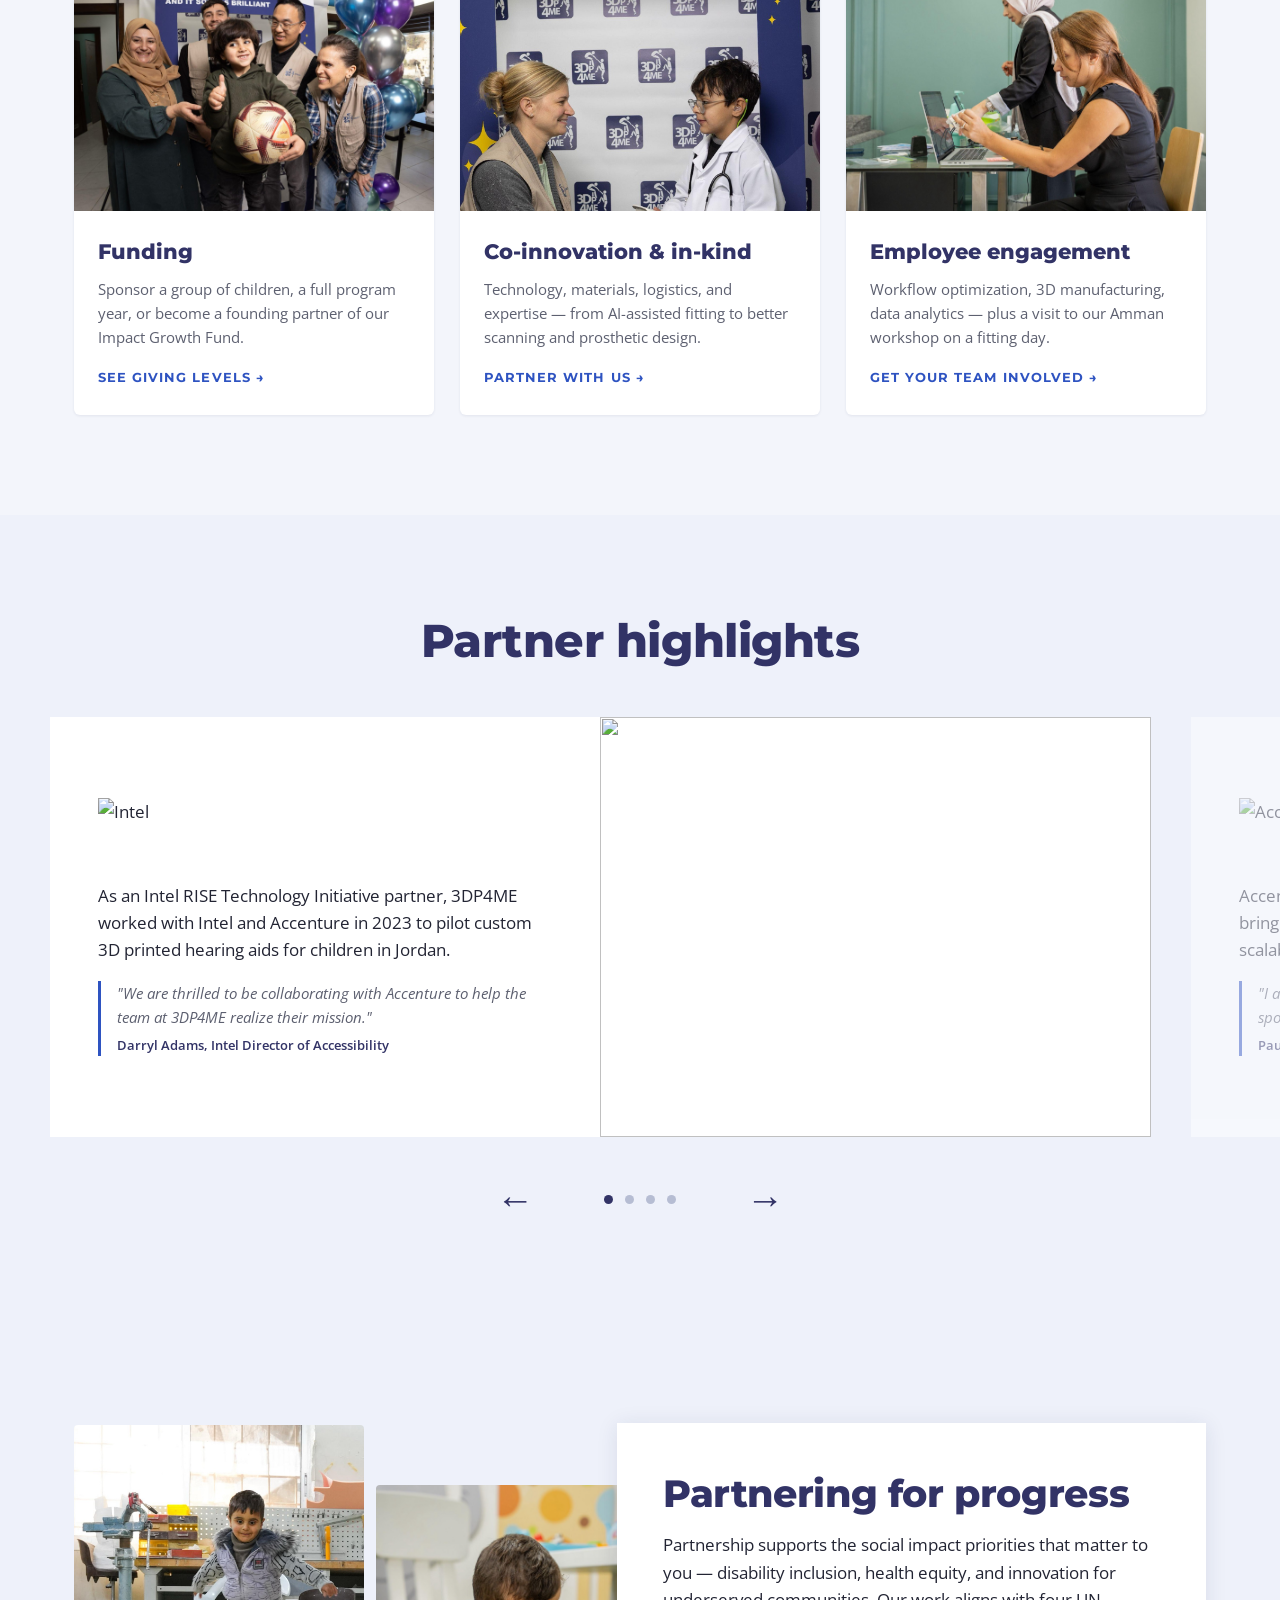
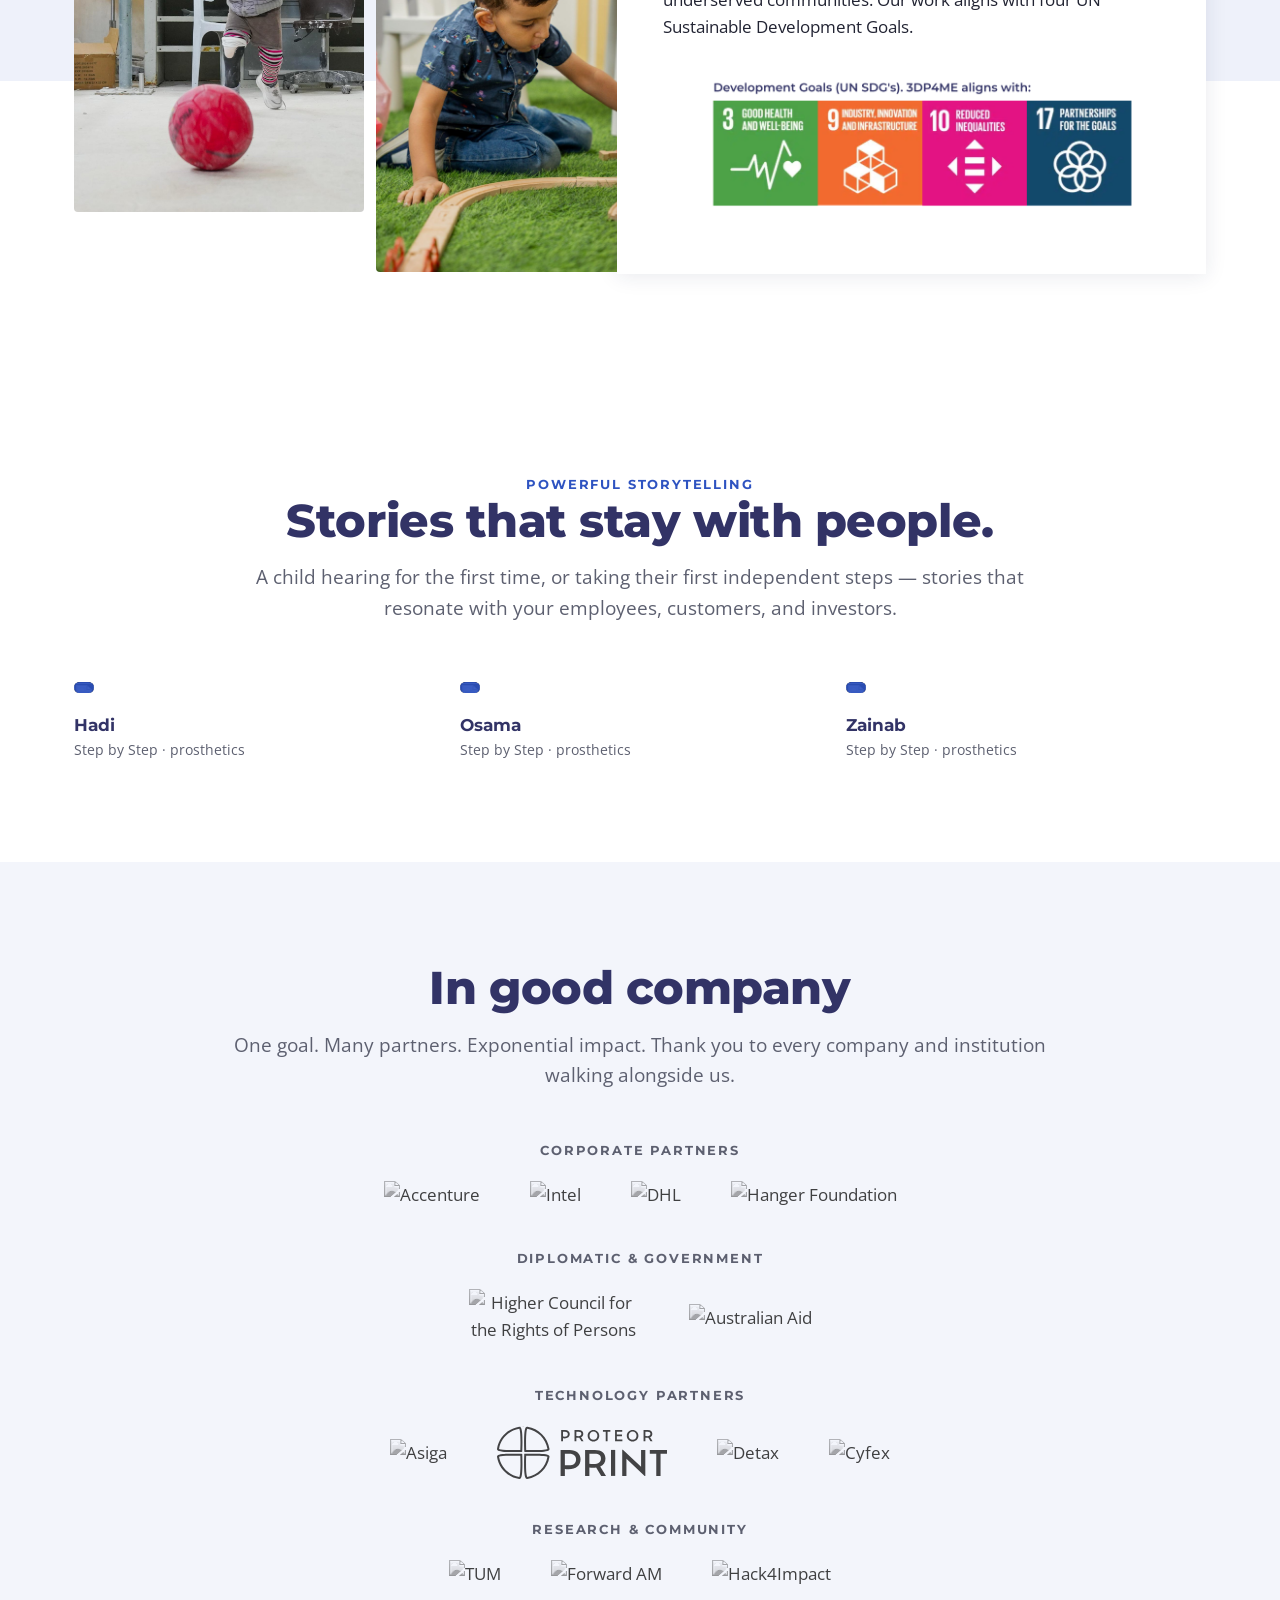
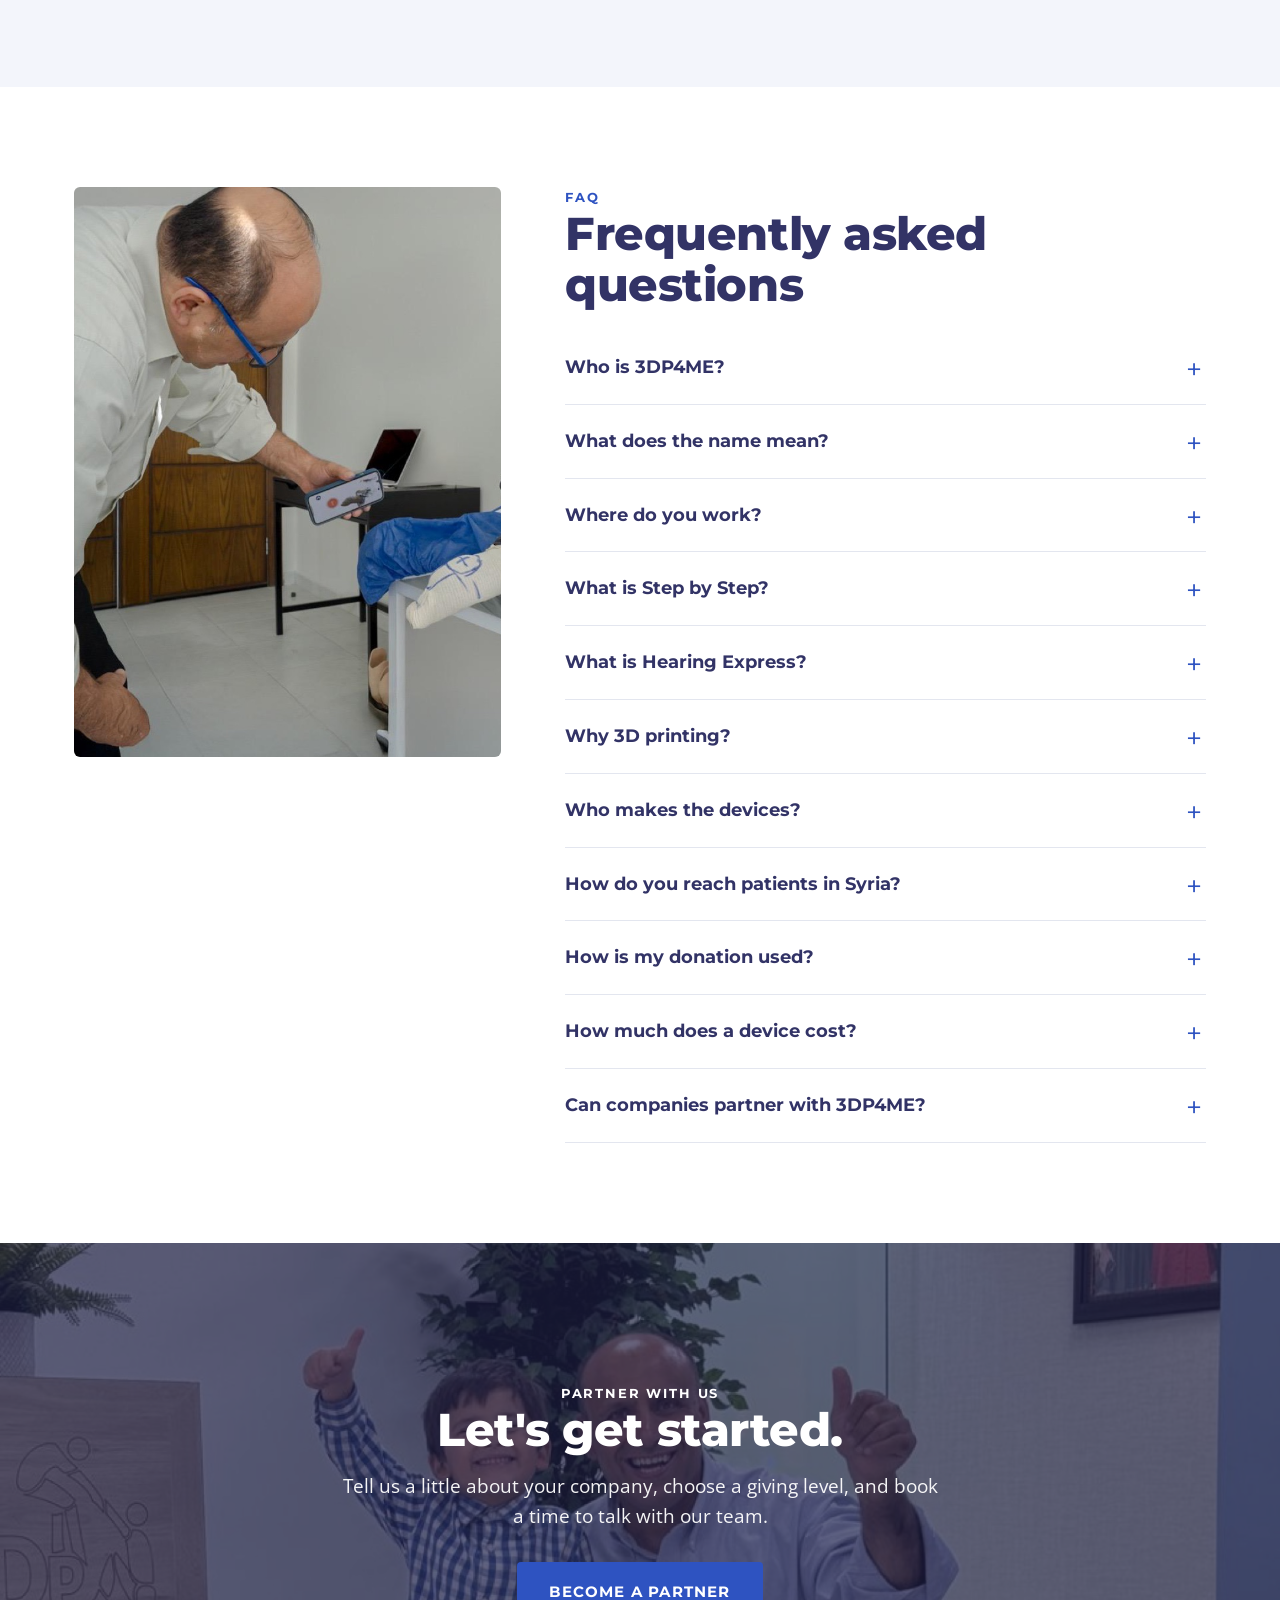
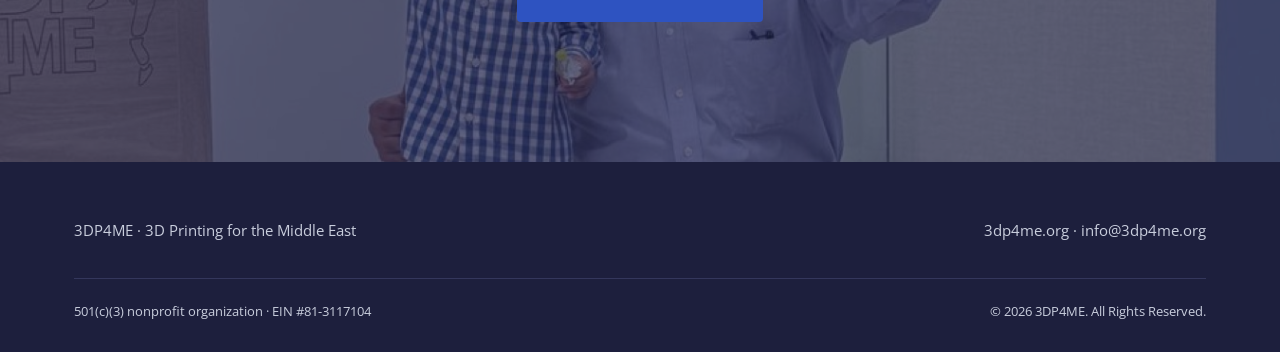
==== commit a26fc75a: "3DP4ME partners: update prosthesis cost to $2,000 Co-Authored-By: Claude Opus 5.5 <noreply@anthropic" ====
--- a/3dp4me-partners/index.html
+++ b/3dp4me-partners/index.html
@@ -43,7 +43,7 @@
     <h2>Proof that the fit — and the follow-up — work.</h2>
     <div class="stats">
       <div class="stat"><b>88%</b><span>Still using their devices</span><small>at follow-up, Hearing Express</small></div>
-      <div class="stat"><b>$1,835</b><span>All-in per prosthesis</span><small>materials, fitting &amp; follow-up care</small></div>
+      <div class="stat"><b>$2,000</b><span>All-in per prosthesis</span><small>materials, fitting &amp; follow-up care</small></div>
       <div class="stat"><b>2</b><span>Countries served</span><small>Jordan &amp; Syria</small></div>
     </div>
     <div class="badges">
@@ -221,7 +221,7 @@
       <details class="qa"><summary>Who makes the devices?</summary><div class="ans">A team that blends clinical and engineering expertise: a prosthetist with 30+ years of experience, a 3D engineer who previously worked with Doctors Without Borders, Arabic-speaking physical therapists with doctoral-level training, and a prosthetist based in Damascus.</div></details>
       <details class="qa"><summary>How do you reach patients in Syria?</summary><div class="ans">Through a hub-and-spoke model — devices are produced at our Amman hub and delivered to a partner center run by the Syrian Ministry of Health in Damascus. Cross-border access can be constrained, and we're honest about that: it shapes how many patients we can reach and how quickly.</div></details>
       <details class="qa"><summary>How is my donation used?</summary><div class="ans">Most of every gift goes directly to patient care — designing, printing, and fitting devices. The rest builds the capacity that makes this possible: printers, materials, and the trained local team that keeps quality high as we grow. Not every dollar is a device — it's what lets us make the next hundred devices.</div></details>
-      <details class="qa"><summary>How much does a device cost?</summary><div class="ans">A below-knee prosthesis costs about $1,835 all-in — materials, fitting, and follow-up care included. Costs drop as we scale: the more patients we serve each month, the lower the cost per patient.</div></details>
+      <details class="qa"><summary>How much does a device cost?</summary><div class="ans">A below-knee prosthesis costs about $2,000 all-in — materials, fitting, and follow-up care included. Costs drop as we scale: the more patients we serve each month, the lower the cost per patient.</div></details>
       <details class="qa"><summary>Can companies partner with 3DP4ME?</summary><div class="ans">Yes. We work with corporate partners on funding, in-kind support, and employee engagement. <a href="form.html" style="color:var(--blue);font-weight:600">Start here →</a></div></details>
     </div>
   </div>
